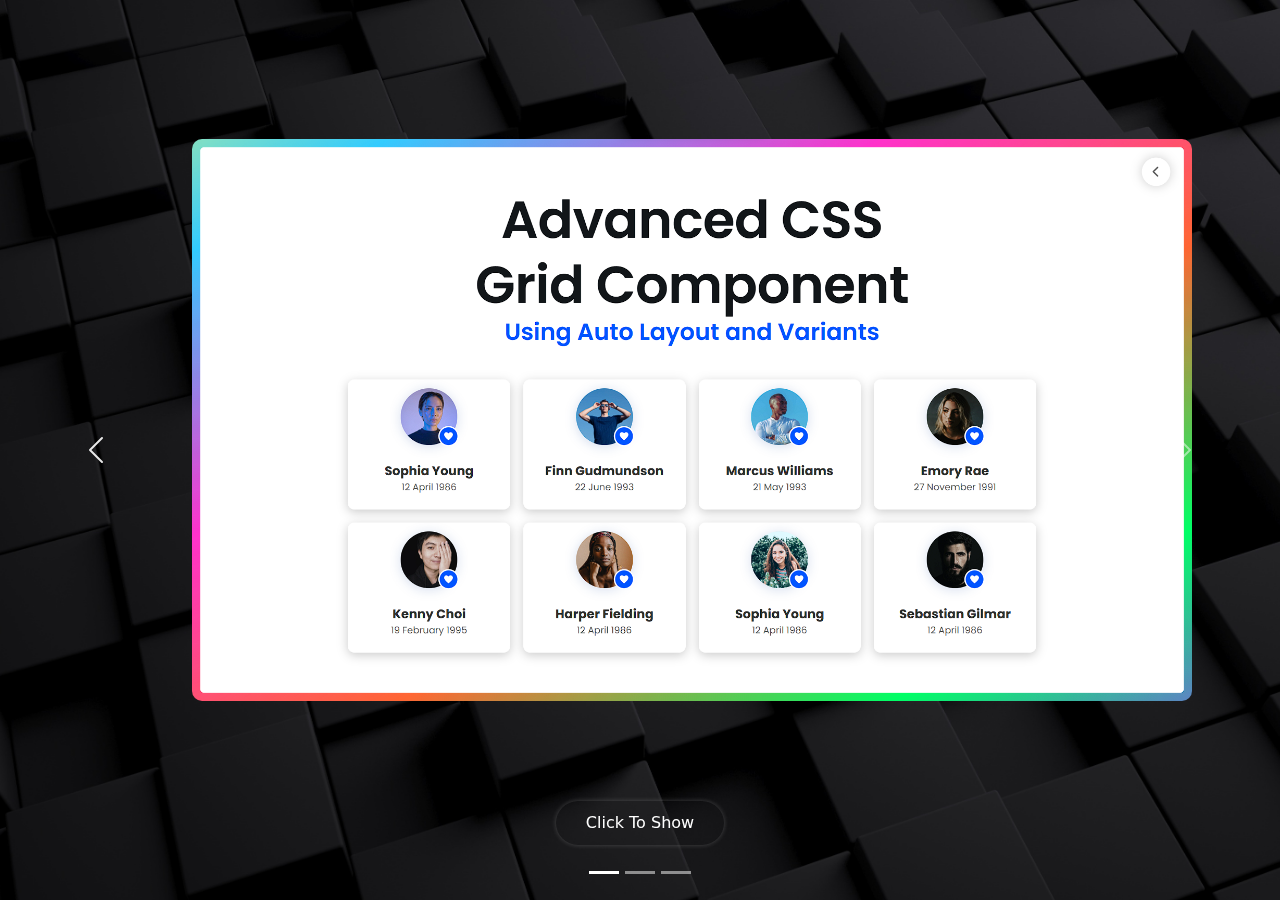
==== index.html @ d076ef55 "Ready" ====
<!DOCTYPE html>
<html lang="en">
  <head>
    <meta charset="UTF-8" />
    <meta name="viewport" content="width=device-width, initial-scale=1.0" />
    <title>Example Grid Layouts</title>
    <link rel="preconnect" href="https://fonts.googleapis.com" />
    <link rel="preconnect" href="https://fonts.gstatic.com" crossorigin />
    <link
      href="https://cdn.jsdelivr.net/npm/bootstrap@5.3.3/dist/css/bootstrap.min.css"
      rel="stylesheet"
      integrity="sha384-QWTKZyjpPEjISv5WaRU9OFeRpok6YctnYmDr5pNlyT2bRjXh0JMhjY6hW+ALEwIH"
      crossorigin="anonymous"
    />

    <link
      href="https://fonts.googleapis.com/css2?family=IBM+Plex+Mono:ital,wght@0,100;0,200;0,300;0,400;0,500;0,600;0,700;1,100;1,200;1,300;1,400;1,500;1,600;1,700&family=Itim&family=Krub:ital,wght@0,200;0,300;0,400;0,500;0,600;0,700;1,200;1,300;1,400;1,500;1,600;1,700&family=Lato:ital,wght@0,100;0,300;0,400;0,700;0,900;1,100;1,300;1,400;1,700;1,900&family=League+Spartan:wght@100..900&family=Lora:ital,wght@0,400..700;1,400..700&family=Montserrat:ital,wght@0,100..900;1,100..900&family=Oswald:wght@200..700&family=Oxanium:wght@200..800&family=Poppins:ital,wght@0,100;0,200;0,300;0,400;0,500;0,600;0,700;0,800;0,900;1,100;1,200;1,300;1,400;1,500;1,600;1,700;1,800;1,900&family=Roboto:ital,wght@0,100;0,300;0,400;0,500;0,700;0,900;1,100;1,300;1,400;1,500;1,700;1,900&family=Rubik:ital,wght@0,300..900;1,300..900&family=Source+Serif+4:ital,opsz,wght@0,8..60,200..900;1,8..60,200..900&family=Syne:wght@400..800&display=swap"
      rel="stylesheet"
    />
    <link rel="stylesheet" href="./style/style.css" />
    <link
      rel="shortcut icon"
      href="./icons/stylized-3d-css-icon-side-view-free-png.webp"
      type="image/x-icon"
    />
  </head>
  <body>
    <div id="carouselExampleCaptions" class="carousel slide">
      <div class="carousel-indicators">
        <button
          type="button"
          data-bs-target="#carouselExampleCaptions"
          data-bs-slide-to="0"
          class="active"
          aria-current="true"
          aria-label="Slide 1"
        ></button>
        <button
          type="button"
          data-bs-target="#carouselExampleCaptions"
          data-bs-slide-to="1"
          aria-label="Slide 2"
        ></button>
        <button
          type="button"
          data-bs-target="#carouselExampleCaptions"
          data-bs-slide-to="2"
          aria-label="Slide 3"
        ></button>
      </div>
      <div class="carousel-inner">
        <div class="carousel-item active">
          <img
            src="./images/kub_temnyj_tekstura_119956_3553x2000.jpg"
            class="d-block w-100 img"
            alt="..."
          />
          <div class="carousel-caption d-none d-md-block">
            <img
              style="
                width: 1000px;
                height: auto;
                margin-bottom: 100px;
                border-radius: 10px;
              "
              src="./images/{73979BFB-4530-44C8-8CBA-AF93DED079DC}.png"
              alt=""
            />
            <a class="link" href="./pages/advenced.html">Click To Show</a>
          </div>
        </div>
        <div class="carousel-item">
          <img
            src="./images/kub_temnyj_tekstura_119956_3553x2000.jpg"
            class="d-block w-100 img"
            alt="..."
          />
          <div class="carousel-caption d-none d-md-block">
            <img
              style="
                width: 1000px;
                height: auto;
                margin-bottom: 100px;
                border-radius: 10px;
              "
              src="./images/{226499CD-0BBB-432D-B607-040F1A5BDAEB}.png"
              alt=""
            />
            <a class="link" href="./pages/page2.html">Click To Show</a>
          </div>
        </div>
        <div class="carousel-item">
          <img
            src="./images/kub_temnyj_tekstura_119956_3553x2000.jpg"
            class="d-block w-100 img"
            alt="..."
          />
          <div class="carousel-caption d-none d-md-block">
            <img
              style="
                width: 1000px;
                height: auto;
                margin-bottom: 100px;
                border-radius: 10px;
              "
              src="./images/{81D98DB9-636B-463A-B28D-70E137FFFCBD}.png"
              alt=""
            />
            <a class="link" href="./pages/page3.html">Click To Show</a>
          </div>
        </div>
      </div>
      <button
        class="carousel-control-prev"
        type="button"
        data-bs-target="#carouselExampleCaptions"
        data-bs-slide="prev"
      >
        <span class="carousel-control-prev-icon" aria-hidden="true"></span>
        <span class="visually-hidden">Previous</span>
      </button>
      <button
        class="carousel-control-next"
        type="button"
        data-bs-target="#carouselExampleCaptions"
        data-bs-slide="next"
      >
        <span class="carousel-control-next-icon" aria-hidden="true"></span>
        <span class="visually-hidden">Next</span>
      </button>
    </div>
    <script
      src="https://cdn.jsdelivr.net/npm/bootstrap@5.3.3/dist/js/bootstrap.bundle.min.js"
      integrity="sha384-YvpcrYf0tY3lHB60NNkmXc5s9fDVZLESaAA55NDzOxhy9GkcIdslK1eN7N6jIeHz"
      crossorigin="anonymous"
    ></script>
  </body>
</html>
---- style/style.css ----
* {
  margin: 0;
  padding: 0;
  box-sizing: border-box;
}
.img {
  width: 100vw !important;
  height: 100vh !important;
  object-fit: cover;
}
.link {
  display: inline-block;
  background-color: transparent;
  padding: 10px 30px;
  color: white;
  text-decoration: none;
  border-radius: 25px;
  box-shadow: 0 0 5px rgba(255, 255, 255, 0.2);
  margin-bottom: 15px;
}

.link:hover {
    box-shadow: 0 0 10px rgba(255, 255, 255, 0.1);
}
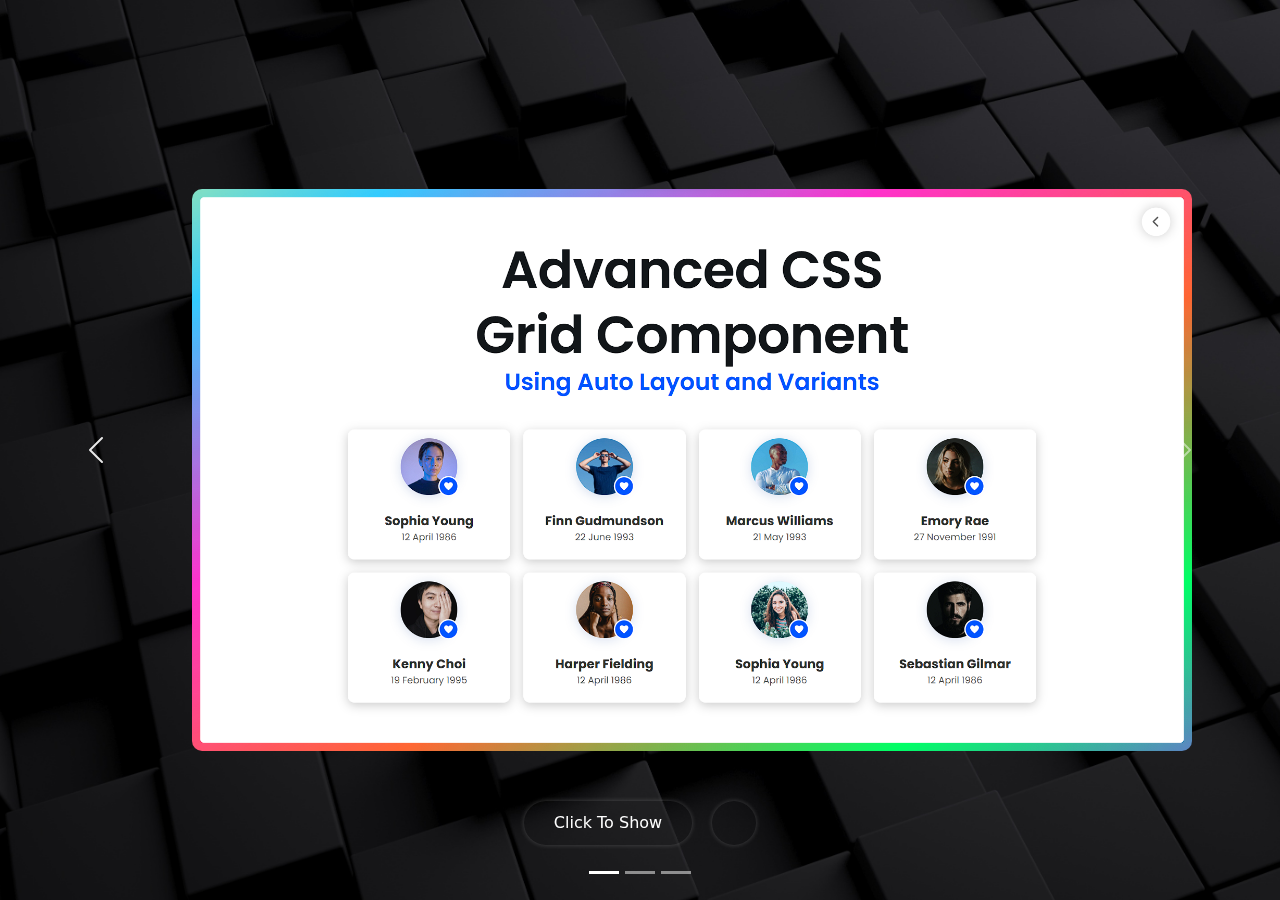
==== commit 4a2c9f46: "Git Link Added" ====
--- a/index.html
+++ b/index.html
@@ -11,6 +11,13 @@
       rel="stylesheet"
       integrity="sha384-QWTKZyjpPEjISv5WaRU9OFeRpok6YctnYmDr5pNlyT2bRjXh0JMhjY6hW+ALEwIH"
       crossorigin="anonymous"
+    />
+    <link
+      rel="stylesheet"
+      href="https://cdnjs.cloudflare.com/ajax/libs/font-awesome/6.6.0/css/all.min.css"
+      integrity="sha512-Kc323vGBEqzTmouAECnVceyQqyqdsSiqLQISBL29aUW4U/M7pSPA/gEUZQqv1cwx4OnYxTxve5UMg5GT6L4JJg=="
+      crossorigin="anonymous"
+      referrerpolicy="no-referrer"
     />
 
     <link
@@ -60,13 +67,18 @@
               style="
                 width: 1000px;
                 height: auto;
-                margin-bottom: 100px;
+                margin-bottom: 50px;
                 border-radius: 10px;
               "
               src="./images/{73979BFB-4530-44C8-8CBA-AF93DED079DC}.png"
               alt=""
             />
-            <a class="link" href="./pages/advenced.html">Click To Show</a>
+            <div class="linkss">
+              <a class="link" href="./pages/advenced.html">Click To Show</a>
+              <a href="https://github.com/dilmurodivcc/GRID-Layout.git"
+                ><i class="fa-brands fa-github"></i
+              ></a>
+            </div>
           </div>
         </div>
         <div class="carousel-item">
@@ -80,14 +92,18 @@
               style="
                 width: 1000px;
                 height: auto;
-                margin-bottom: 100px;
+                margin-bottom: 50px;
                 border-radius: 10px;
               "
               src="./images/{226499CD-0BBB-432D-B607-040F1A5BDAEB}.png"
               alt=""
             />
-            <a class="link" href="./pages/page2.html">Click To Show</a>
-          </div>
+            <div class="linkss">
+              <a class="link" href="./pages/page2.html">Click To Show</a>
+              <a href="https://github.com/dilmurodivcc/GRID-Layout.git"
+                ><i class="fa-brands fa-github"></i
+              ></a>
+            </div>          </div>
         </div>
         <div class="carousel-item">
           <img
@@ -100,14 +116,18 @@
               style="
                 width: 1000px;
                 height: auto;
-                margin-bottom: 100px;
+                margin-bottom: 50px;
                 border-radius: 10px;
               "
               src="./images/{81D98DB9-636B-463A-B28D-70E137FFFCBD}.png"
               alt=""
             />
-            <a class="link" href="./pages/page3.html">Click To Show</a>
-          </div>
+            <div class="linkss">
+              <a class="link" href="./pages/page3.html">Click To Show</a>
+              <a href="https://github.com/dilmurodivcc/GRID-Layout.git"
+                ><i class="fa-brands fa-github"></i
+              ></a>
+            </div>          </div>
         </div>
       </div>
       <button
--- a/style/style.css
+++ b/style/style.css
@@ -18,7 +18,26 @@
   box-shadow: 0 0 5px rgba(255, 255, 255, 0.2);
   margin-bottom: 15px;
 }
+.linkss{
+  display: flex;
+  align-items: center;
+  justify-content: center;
+  gap: 20px;
+}
+.linkss a:nth-child(2) {
+  display: grid;
+  place-items: center;
+  background-color: transparent;
+  color: white;
+  font-size: 24px;
+  width: 44px;
+  height: 44px;
+  text-decoration: none;
+  border-radius: 25px;
+  box-shadow: 0 0 5px rgba(255, 255, 255, 0.2);
+  margin-bottom: 15px;
+}
 
-.link:hover {
+.linkss a:hover {
     box-shadow: 0 0 10px rgba(255, 255, 255, 0.1);
 }
